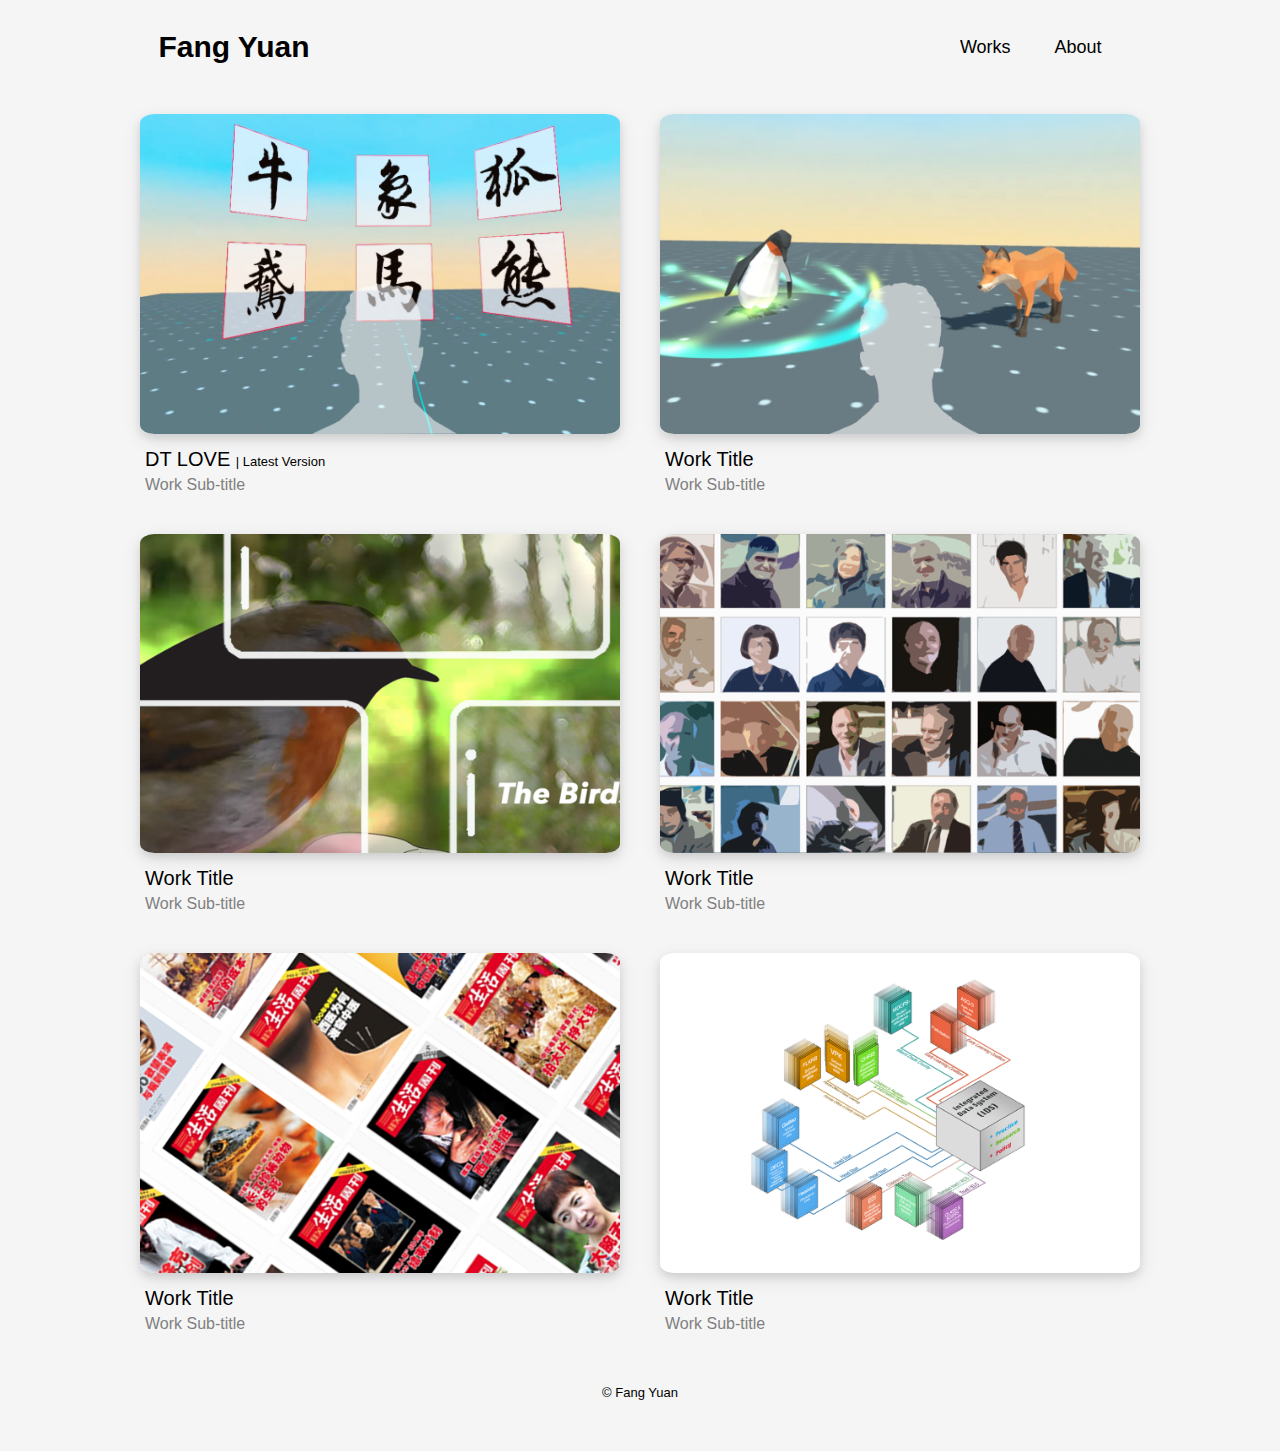
==== index.html @ 93f34118 "try to collapse content in doc-page" ====
<!DOCTYPE html>
<html lang="en">
  <head>
    <meta charset="UTF-8" />
    <meta name="viewport" content="width=device-width, initial-scale=1.0" />
    <link rel="stylesheet" href="main.css" />
    <link rel="icon" type="image/x-icon" href="favicon.ico" />
    <title>Fang Yuan</title>
  </head>
  <style></style>
  <body>
    <!-- navigation -->
    <main>
      <div class="header-bar container">
        <div class="header-bar item left">
          <a href="/">Fang Yuan</a>
        </div>
        <div class="header-bar item right">
          <ul class="menu align-right">
            <li><a href="/">Works</a></li>
            <li><a href="/">About</a></li>
          </ul>
        </div>
      </div>
      <!-- works -->
      <div class="works container">
        <div class="works item">
          <a
            href="https://yuanfang313.github.io/new-portfolio-website/01_dtlove_2/index_s.html"
            ><img
              class="coverImage"
              src="01_dtlove_2/assets/00_dtlove_2.png"
              alt=""
          /></a>
          <div class="work-title-container">
            <p class="work-title">
              DT LOVE <span class="work-title small"> | Latest Version</span>
            </p>
            <p class="work-subTitle">Work Sub-title</p>
          </div>
        </div>
        <div class="works item">
          <a href=""
            ><img class="coverImage" src="02_dtlove_1/00_dtlove_1.png" alt=""
          /></a>
          <div class="work-title-container">
            <p class="work-title">Work Title</p>
            <p class="work-subTitle">Work Sub-title</p>
          </div>
        </div>
        <div class="works item">
          <a href=""
            ><img class="coverImage" src="03_birds/00_birds.png" alt=""
          /></a>
          <div class="work-title-container">
            <p class="work-title">Work Title</p>
            <p class="work-subTitle">Work Sub-title</p>
          </div>
        </div>
        <div class="works item">
          <a href=""
            ><img class="coverImage" src="04_pritzker/00_pritzker.png" alt=""
          /></a>
          <div class="work-title-container">
            <p class="work-title">Work Title</p>
            <p class="work-subTitle">Work Sub-title</p>
          </div>
        </div>
        <div class="works item">
          <a href=""
            ><img class="coverImage" src="05_sanlian/00_sanlian.png" alt=""
          /></a>
          <div class="work-title-container">
            <p class="work-title">Work Title</p>
            <p class="work-subTitle">Work Sub-title</p>
          </div>
        </div>
        <div class="works item">
          <a href=""
            ><img
              class="coverImage"
              src="06_graphic-archive/00_graphic-archive.png"
              alt=""
          /></a>
          <div class="work-title-container">
            <p class="work-title">Work Title</p>
            <p class="work-subTitle">Work Sub-title</p>
          </div>
        </div>
      </div>
      <!-- copyright -->
      <div class="copyright container">
        <div class="copyright item">
          <a href="/">© Fang Yuan</a>
        </div>
      </div>
    </main>
  </body>
</html>
---- main.css ----
/* ----layout---- */
* {
  box-sizing: border-box;
}
body {
  margin: 0px;
  padding: 0px;
  background-color: rgb(245, 245, 245);
}
/* main {
  padding-right: 3%;
  padding-left: 3%;
} */
ul {
  padding: 0px;
  margin: 0px;
}

.container {
  display: flex;
  flex-direction: row;
  max-width: 65rem;
  margin: 0 auto;
}
.item {
  flex-grow: 1;
}

/* layout_header */
.header-bar.container {
  padding-left: 3%;
  padding-right: 3%;
}
.header-bar {
  width: 100%;
}
.header-bar.item.left {
  padding: 30px 0px 30px 0px;
}
.header-bar.item.right {
  display: flex;
  list-style: none;
  justify-content: end;
  align-items: center;
}
.menu.align-right li {
  display: inline;
  padding: 0 20px 0 20px;
}

/* layout_works */
.works.container {
  display: flex;
  flex-wrap: wrap;
  max-width: 65rem;
}

.works.item {
  width: 50%;
  min-width: 20rem;
  padding: 20px;
  transition: 1 ease-in-out;
}

.works.item img {
  width: 100%;
}
.works.item:hover img {
  transform: scale(1.005);
}

/* layout_copyright */
.copyright.container {
  padding-left: 20px;
  padding-right: 20px;
  text-align: center;
}
.copyright.item {
  padding-top: 30px;
  padding-bottom: 50px;
}

.works-header.wrap {
  padding-left: 20px;
  padding-right: 20px;
  max-width: 75rem;
}

/* ----style---- */
a {
  color: black;
}

a:hover {
  color: grey;
}
/* style_header */
.header-bar.item.left a {
  font-size: 30px;
  font-weight: 700;
  font-family: "Segoe UI", Tahoma, Geneva, Verdana, sans-serif;
  text-decoration: none;
}

.menu.align-right a {
  font-size: 18px;
  font-family: Arial, Helvetica, sans-serif;
  text-decoration: none;
}

@media (max-width: 800px) {
  .header-bar.container {
    padding-left: 5%;
    padding-right: 5%;
  }
}

/* style_works */
.works.item img {
  box-shadow: 0 4px 8px 0 rgba(0, 0, 0, 0.1), 0 6px 20px 0 rgba(0, 0, 0, 0.09);
  transition: box-shadow 0.3s;
}

.works.item img:hover {
  box-shadow: 0 7px 12px 0 rgba(0, 0, 0, 0.2), 0 10px 24px 0 rgba(0, 0, 0, 0.18);
}

.works.item img {
  border-radius: 3%;
}

.work-title-container {
  padding-left: 5px;
}
.work-title {
  margin-top: 10px;
  margin-bottom: 0px;
  font-family: Verdana, Geneva, Tahoma, sans-serif;
  font-size: 20px;
}
.work-title.small {
  font-size: 13px;
}
.work-subTitle {
  margin-top: 5px;
  margin-bottom: 0px;
  font-family: Verdana, Geneva, Tahoma, sans-serif;
  font-size: 16px;
  color: gray;
}

.copyright a {
  text-decoration: none;
  font-family: "Segoe UI", Tahoma, Geneva, Verdana, sans-serif;
  font-size: 13px;
}
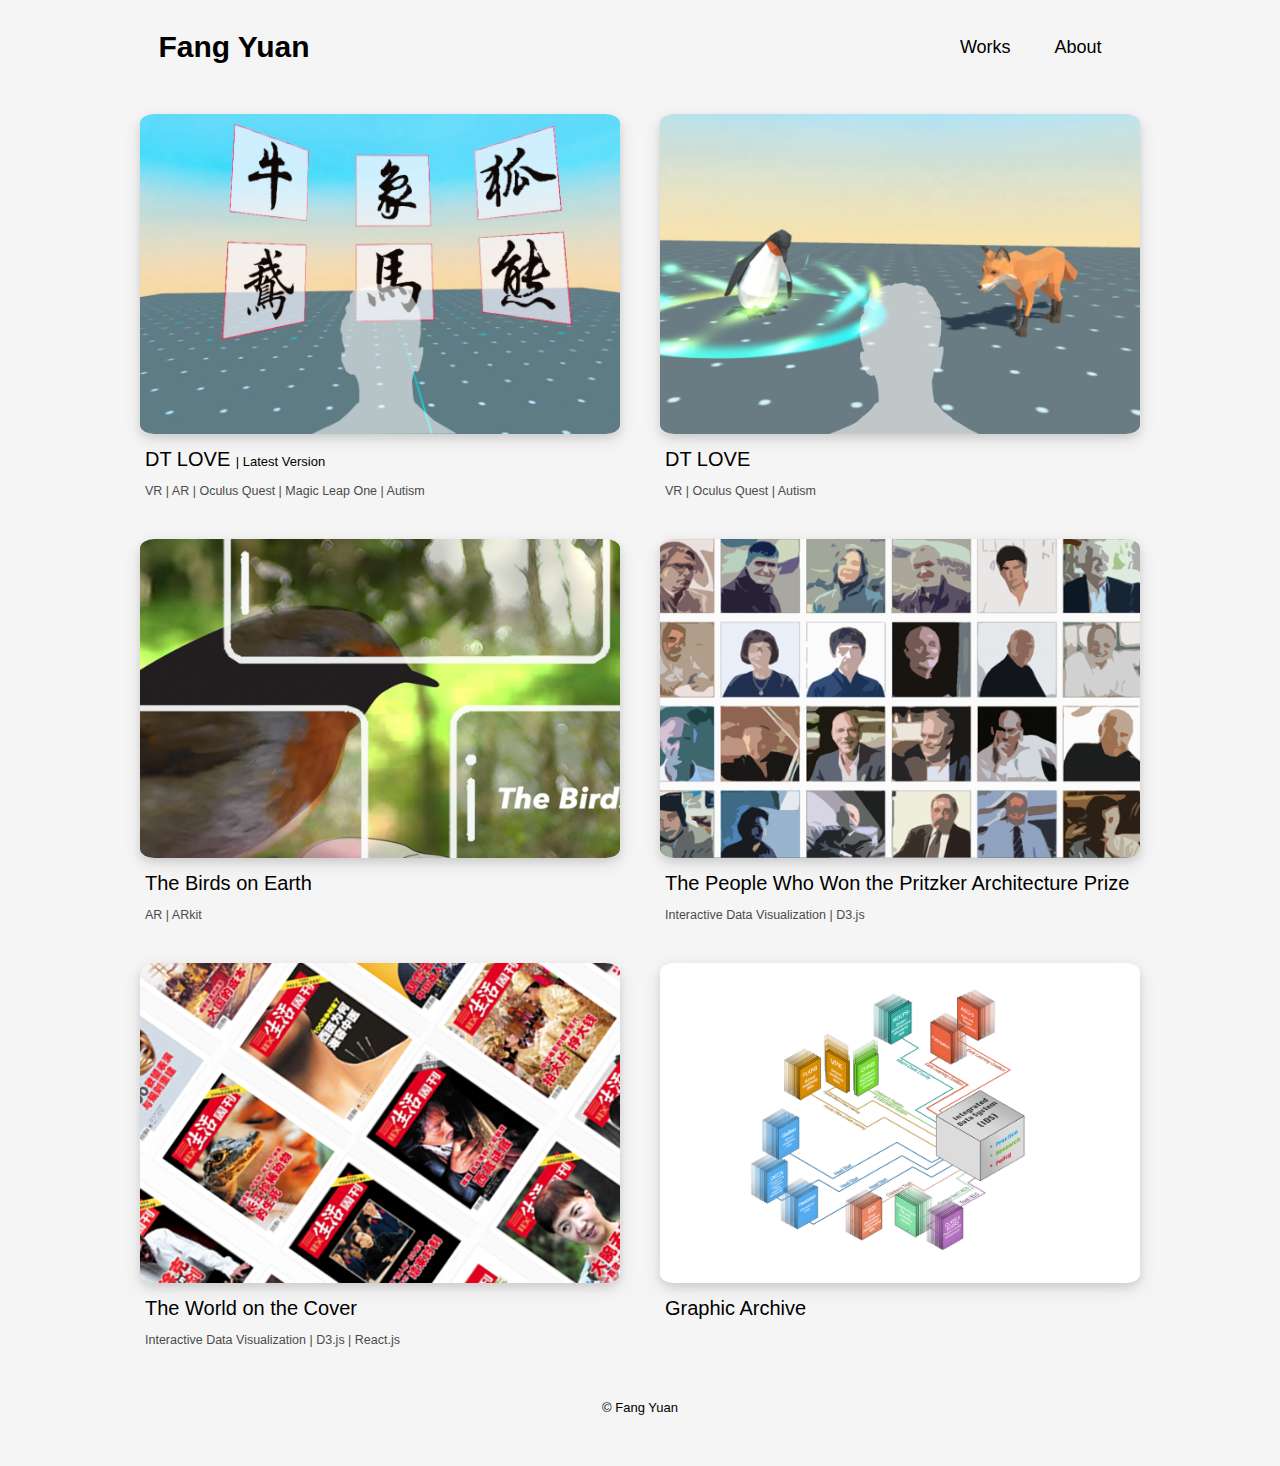
==== commit 9fce8204: "rearrange css & html" ====
--- a/index.html
+++ b/index.html
@@ -11,7 +11,7 @@
   <body>
     <!-- navigation -->
     <main>
-      <div class="header-bar container">
+      <div class="header-bar container" id="myHeader">
         <div class="header-bar item left">
           <a href="/">Fang Yuan</a>
         </div>
@@ -26,7 +26,7 @@
       <div class="works container">
         <div class="works item">
           <a
-            href="https://yuanfang313.github.io/new-portfolio-website/01_dtlove_2/index_s.html"
+            href="https://yuanfang313.github.io/new-portfolio-website/01_dtlove_2/"
             ><img
               class="coverImage"
               src="01_dtlove_2/assets/00_dtlove_2.png"
@@ -36,7 +36,9 @@
             <p class="work-title">
               DT LOVE <span class="work-title small"> | Latest Version</span>
             </p>
-            <p class="work-subTitle">Work Sub-title</p>
+            <p class="work-subTitle">
+              VR | AR | Oculus Quest | Magic Leap One | Autism
+            </p>
           </div>
         </div>
         <div class="works item">
@@ -44,8 +46,8 @@
             ><img class="coverImage" src="02_dtlove_1/00_dtlove_1.png" alt=""
           /></a>
           <div class="work-title-container">
-            <p class="work-title">Work Title</p>
-            <p class="work-subTitle">Work Sub-title</p>
+            <p class="work-title">DT LOVE</p>
+            <p class="work-subTitle">VR | Oculus Quest | Autism</p>
           </div>
         </div>
         <div class="works item">
@@ -53,8 +55,8 @@
             ><img class="coverImage" src="03_birds/00_birds.png" alt=""
           /></a>
           <div class="work-title-container">
-            <p class="work-title">Work Title</p>
-            <p class="work-subTitle">Work Sub-title</p>
+            <p class="work-title">The Birds on Earth</p>
+            <p class="work-subTitle">AR | ARkit</p>
           </div>
         </div>
         <div class="works item">
@@ -62,8 +64,10 @@
             ><img class="coverImage" src="04_pritzker/00_pritzker.png" alt=""
           /></a>
           <div class="work-title-container">
-            <p class="work-title">Work Title</p>
-            <p class="work-subTitle">Work Sub-title</p>
+            <p class="work-title">
+              The People Who Won the Pritzker Architecture Prize
+            </p>
+            <p class="work-subTitle">Interactive Data Visualization | D3.js</p>
           </div>
         </div>
         <div class="works item">
@@ -71,8 +75,10 @@
             ><img class="coverImage" src="05_sanlian/00_sanlian.png" alt=""
           /></a>
           <div class="work-title-container">
-            <p class="work-title">Work Title</p>
-            <p class="work-subTitle">Work Sub-title</p>
+            <p class="work-title">The World on the Cover</p>
+            <p class="work-subTitle">
+              Interactive Data Visualization | D3.js | React.js
+            </p>
           </div>
         </div>
         <div class="works item">
@@ -83,8 +89,8 @@
               alt=""
           /></a>
           <div class="work-title-container">
-            <p class="work-title">Work Title</p>
-            <p class="work-subTitle">Work Sub-title</p>
+            <p class="work-title">Graphic Archive</p>
+            <p class="work-subTitle"></p>
           </div>
         </div>
       </div>
@@ -95,5 +101,22 @@
         </div>
       </div>
     </main>
+
+    <script>
+      window.onscroll = function () {
+        myFunction();
+      };
+
+      var header = document.getElementById("myHeader");
+      var sticky = header.offsetTop;
+
+      function myFunction() {
+        if (window.pageYOffset > sticky) {
+          header.classList.add("sticky");
+        } else {
+          header.classList.remove("sticky");
+        }
+      }
+    </script>
   </body>
 </html>
--- a/main.css
+++ b/main.css
@@ -7,15 +7,10 @@
   padding: 0px;
   background-color: rgb(245, 245, 245);
 }
-/* main {
-  padding-right: 3%;
-  padding-left: 3%;
-} */
 ul {
   padding: 0px;
   margin: 0px;
 }
-
 .container {
   display: flex;
   flex-direction: row;
@@ -86,6 +81,16 @@
   max-width: 75rem;
 }
 
+.sticky {
+  position: fixed;
+  top: 0;
+  width: 100%;
+}
+
+.sticky + .works.container {
+  padding-top: 102px;
+}
+
 /* ----style---- */
 a {
   color: black;
@@ -134,7 +139,7 @@
 }
 .work-title {
   margin-top: 10px;
-  margin-bottom: 0px;
+  margin-bottom: 10px;
   font-family: Verdana, Geneva, Tahoma, sans-serif;
   font-size: 20px;
 }
@@ -142,11 +147,11 @@
   font-size: 13px;
 }
 .work-subTitle {
-  margin-top: 5px;
-  margin-bottom: 0px;
+  display: inline;
+  margin-bottom: 10px;
   font-family: Verdana, Geneva, Tahoma, sans-serif;
-  font-size: 16px;
-  color: gray;
+  font-size: 12.5px;
+  color: rgb(75, 75, 75);
 }
 
 .copyright a {
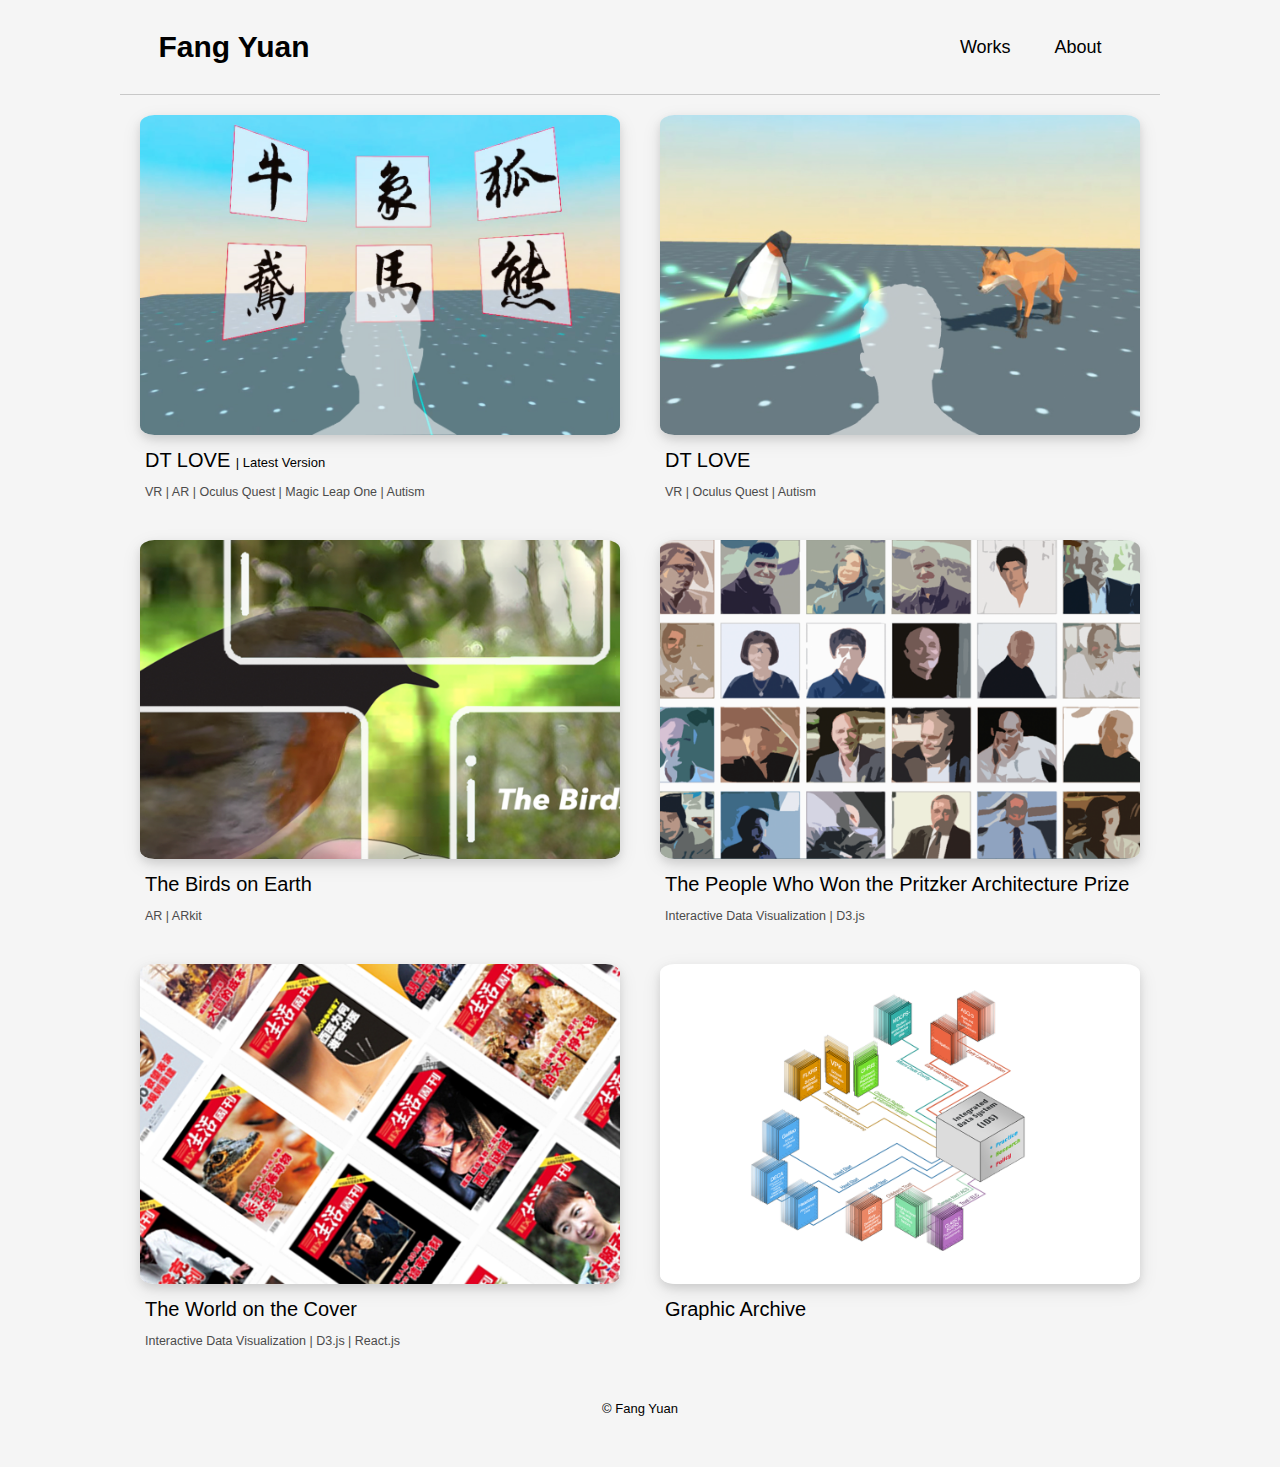
==== commit 57ff0ba1: "second doc-page building" ====
--- a/index.html
+++ b/index.html
@@ -42,7 +42,7 @@
           </div>
         </div>
         <div class="works item">
-          <a href=""
+          <a href="/02_dtlove_1/"
             ><img class="coverImage" src="02_dtlove_1/00_dtlove_1.png" alt=""
           /></a>
           <div class="work-title-container">
--- a/main.css
+++ b/main.css
@@ -25,6 +25,8 @@
 .header-bar.container {
   padding-left: 3%;
   padding-right: 3%;
+  background-color: rgb(245, 245, 245);
+  border-bottom: 0.5px solid rgb(200, 200, 200);
 }
 .header-bar {
   width: 100%;
@@ -49,14 +51,12 @@
   flex-wrap: wrap;
   max-width: 65rem;
 }
-
 .works.item {
   width: 50%;
   min-width: 20rem;
   padding: 20px;
   transition: 1 ease-in-out;
 }
-
 .works.item img {
   width: 100%;
 }
@@ -74,28 +74,22 @@
   padding-top: 30px;
   padding-bottom: 50px;
 }
-
 .works-header.wrap {
   padding-left: 20px;
   padding-right: 20px;
   max-width: 75rem;
 }
-
 .sticky {
   position: fixed;
-  top: 0;
-  width: 100%;
-}
-
-.sticky + .works.container {
-  padding-top: 102px;
+  top: 5%;
+  left: 50%;
+  transform: translate(-50%, -50%);
 }
 
 /* ----style---- */
 a {
   color: black;
 }
-
 a:hover {
   color: grey;
 }
@@ -106,7 +100,6 @@
   font-family: "Segoe UI", Tahoma, Geneva, Verdana, sans-serif;
   text-decoration: none;
 }
-
 .menu.align-right a {
   font-size: 18px;
   font-family: Arial, Helvetica, sans-serif;
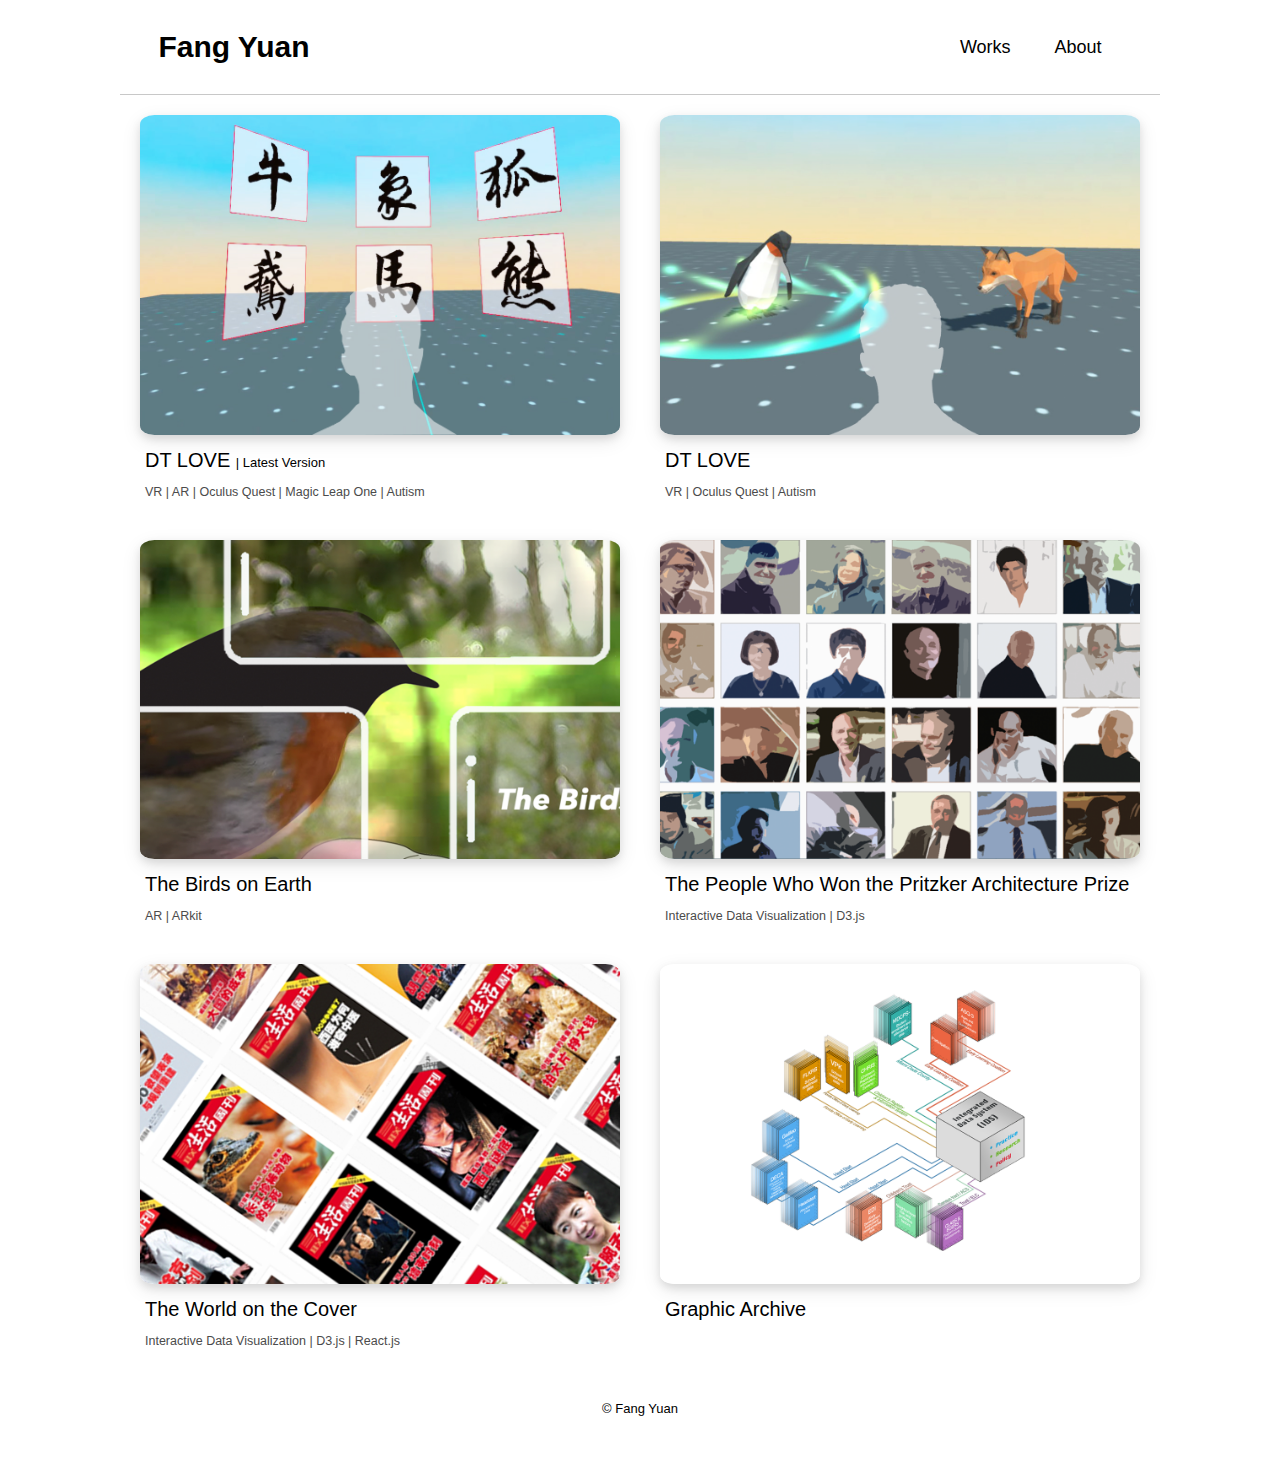
==== commit 2b420dfe: "dtlove_01 doc-page finished" ====
--- a/index.html
+++ b/index.html
@@ -25,8 +25,7 @@
       <!-- works -->
       <div class="works container">
         <div class="works item">
-          <a
-            href="https://yuanfang313.github.io/new-portfolio-website/01_dtlove_2/"
+          <a href="/01_dtlove_2/"
             ><img
               class="coverImage"
               src="01_dtlove_2/assets/00_dtlove_2.png"
@@ -43,7 +42,10 @@
         </div>
         <div class="works item">
           <a href="/02_dtlove_1/"
-            ><img class="coverImage" src="02_dtlove_1/00_dtlove_1.png" alt=""
+            ><img
+              class="coverImage"
+              src="02_dtlove_1/assets/00_dtlove_1.png"
+              alt=""
           /></a>
           <div class="work-title-container">
             <p class="work-title">DT LOVE</p>
--- a/main.css
+++ b/main.css
@@ -5,7 +5,7 @@
 body {
   margin: 0px;
   padding: 0px;
-  background-color: rgb(245, 245, 245);
+  background-color: rgb(255, 255, 255);
 }
 ul {
   padding: 0px;
@@ -25,8 +25,9 @@
 .header-bar.container {
   padding-left: 3%;
   padding-right: 3%;
-  background-color: rgb(245, 245, 245);
+  background-color: rgba(255, 255, 255, 0.75);
   border-bottom: 0.5px solid rgb(200, 200, 200);
+  z-index: 10;
 }
 .header-bar {
   width: 100%;
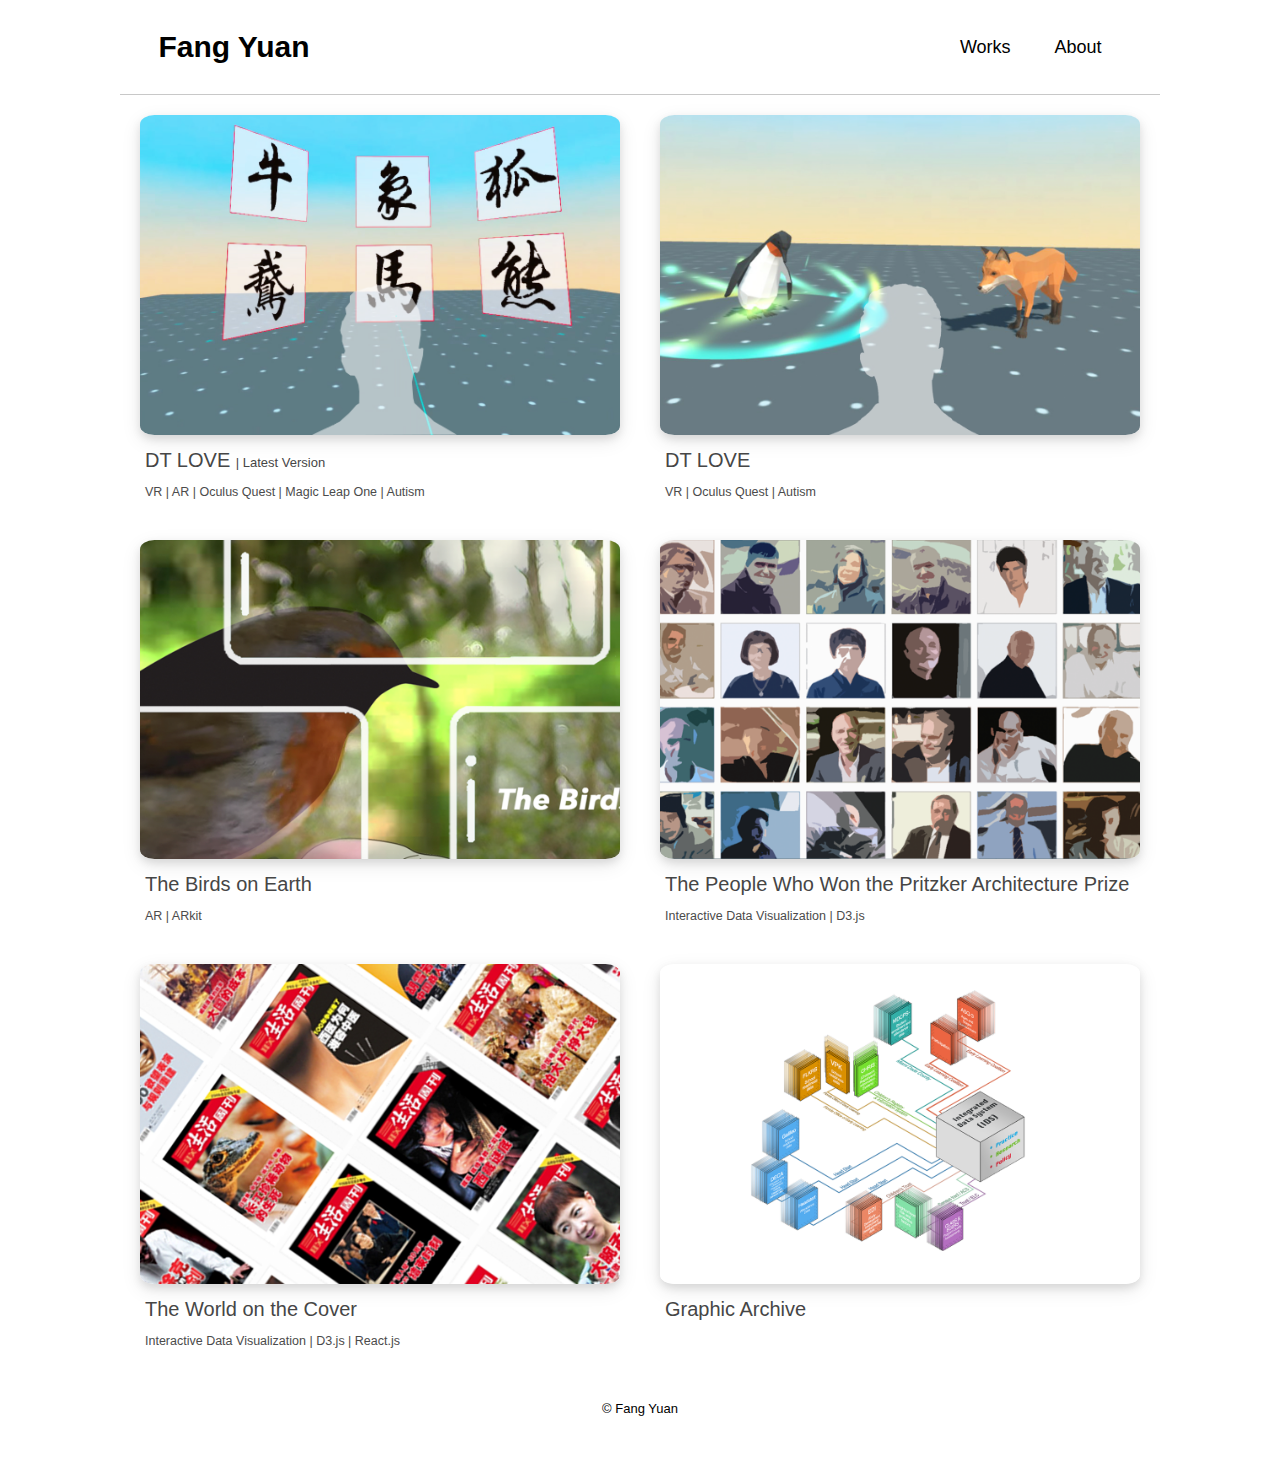
==== commit 85c68a29: "clean css" ====
--- a/index.html
+++ b/index.html
@@ -4,6 +4,7 @@
     <meta charset="UTF-8" />
     <meta name="viewport" content="width=device-width, initial-scale=1.0" />
     <link rel="stylesheet" href="main.css" />
+    <link rel="stylesheet" href="style.css" />
     <link rel="icon" type="image/x-icon" href="favicon.ico" />
     <title>Fang Yuan</title>
   </head>
@@ -25,7 +26,7 @@
       <!-- works -->
       <div class="works container">
         <div class="works item">
-          <a href="/01_dtlove_2/"
+          <a href="/01_dtlove_2/" class="projectLink"
             ><img
               class="coverImage"
               src="01_dtlove_2/assets/00_dtlove_2.png"
@@ -41,7 +42,7 @@
           </div>
         </div>
         <div class="works item">
-          <a href="/02_dtlove_1/"
+          <a href="/02_dtlove_1/" class="projectLink"
             ><img
               class="coverImage"
               src="02_dtlove_1/assets/00_dtlove_1.png"
@@ -53,8 +54,8 @@
           </div>
         </div>
         <div class="works item">
-          <a href=""
-            ><img class="coverImage" src="03_birds/00_birds.png" alt=""
+          <a href="/03_birds/" class="projectLink"
+            ><img class="coverImage" src="03_birds/assets/00_birds.png" alt=""
           /></a>
           <div class="work-title-container">
             <p class="work-title">The Birds on Earth</p>
@@ -62,8 +63,11 @@
           </div>
         </div>
         <div class="works item">
-          <a href=""
-            ><img class="coverImage" src="04_pritzker/00_pritzker.png" alt=""
+          <a href="/04_pritzker/" class="projectLink"
+            ><img
+              class="coverImage"
+              src="04_pritzker/assets/00_pritzker.png"
+              alt=""
           /></a>
           <div class="work-title-container">
             <p class="work-title">
@@ -73,8 +77,11 @@
           </div>
         </div>
         <div class="works item">
-          <a href=""
-            ><img class="coverImage" src="05_sanlian/00_sanlian.png" alt=""
+          <a href="/05_sanlian/" class="projectLink"
+            ><img
+              class="coverImage"
+              src="05_sanlian/assets/00_sanlian.png"
+              alt=""
           /></a>
           <div class="work-title-container">
             <p class="work-title">The World on the Cover</p>
@@ -84,7 +91,7 @@
           </div>
         </div>
         <div class="works item">
-          <a href=""
+          <a href="/06_graphic-archive/" class="projectLink"
             ><img
               class="coverImage"
               src="06_graphic-archive/00_graphic-archive.png"
@@ -103,22 +110,6 @@
         </div>
       </div>
     </main>
-
-    <script>
-      window.onscroll = function () {
-        myFunction();
-      };
-
-      var header = document.getElementById("myHeader");
-      var sticky = header.offsetTop;
-
-      function myFunction() {
-        if (window.pageYOffset > sticky) {
-          header.classList.add("sticky");
-        } else {
-          header.classList.remove("sticky");
-        }
-      }
-    </script>
+    <script src="index.js"></script>
   </body>
 </html>
--- a/main.css
+++ b/main.css
@@ -1,4 +1,3 @@
-/* ----layout---- */
 * {
   box-sizing: border-box;
 }
@@ -6,6 +5,18 @@
   margin: 0px;
   padding: 0px;
   background-color: rgb(255, 255, 255);
+}
+p {
+  margin: 0px;
+}
+hr {
+  margin-bottom: 20px;
+}
+a {
+  color: black;
+}
+a:hover {
+  color: grey;
 }
 ul {
   padding: 0px;
@@ -21,16 +32,14 @@
   flex-grow: 1;
 }
 
-/* layout_header */
+/* #region ---home & sub-page_[navigation]--- */
+.header-bar {
+  width: 100%;
+}
 .header-bar.container {
   padding-left: 3%;
   padding-right: 3%;
-  background-color: rgba(255, 255, 255, 0.75);
-  border-bottom: 0.5px solid rgb(200, 200, 200);
   z-index: 10;
-}
-.header-bar {
-  width: 100%;
 }
 .header-bar.item.left {
   padding: 30px 0px 30px 0px;
@@ -41,44 +50,20 @@
   justify-content: end;
   align-items: center;
 }
+.header-bar.item.left a {
+  font-size: 30px;
+  font-weight: 700;
+  font-family: "Segoe UI", Tahoma, Geneva, Verdana, sans-serif;
+  text-decoration: none;
+}
+.menu.align-right a {
+  font-size: 18px;
+  font-family: Arial, Helvetica, sans-serif;
+  text-decoration: none;
+}
 .menu.align-right li {
   display: inline;
   padding: 0 20px 0 20px;
-}
-
-/* layout_works */
-.works.container {
-  display: flex;
-  flex-wrap: wrap;
-  max-width: 65rem;
-}
-.works.item {
-  width: 50%;
-  min-width: 20rem;
-  padding: 20px;
-  transition: 1 ease-in-out;
-}
-.works.item img {
-  width: 100%;
-}
-.works.item:hover img {
-  transform: scale(1.005);
-}
-
-/* layout_copyright */
-.copyright.container {
-  padding-left: 20px;
-  padding-right: 20px;
-  text-align: center;
-}
-.copyright.item {
-  padding-top: 30px;
-  padding-bottom: 50px;
-}
-.works-header.wrap {
-  padding-left: 20px;
-  padding-right: 20px;
-  max-width: 75rem;
 }
 .sticky {
   position: fixed;
@@ -86,48 +71,26 @@
   left: 50%;
   transform: translate(-50%, -50%);
 }
-
-/* ----style---- */
-a {
-  color: black;
-}
-a:hover {
-  color: grey;
-}
-/* style_header */
-.header-bar.item.left a {
-  font-size: 30px;
-  font-weight: 700;
-  font-family: "Segoe UI", Tahoma, Geneva, Verdana, sans-serif;
-  text-decoration: none;
-}
-.menu.align-right a {
-  font-size: 18px;
-  font-family: Arial, Helvetica, sans-serif;
-  text-decoration: none;
-}
-
-@media (max-width: 800px) {
-  .header-bar.container {
-    padding-left: 5%;
-    padding-right: 5%;
-  }
-}
-
-/* style_works */
+/* #endregion */
+
+/* #region ---home_[works]--- */
+.works.container {
+  display: flex;
+  flex-wrap: wrap;
+  max-width: 65rem;
+}
+.works.item {
+  width: 50%;
+  min-width: 20rem;
+  padding: 20px;
+  transition: 1s ease-in-out;
+}
 .works.item img {
-  box-shadow: 0 4px 8px 0 rgba(0, 0, 0, 0.1), 0 6px 20px 0 rgba(0, 0, 0, 0.09);
-  transition: box-shadow 0.3s;
-}
-
-.works.item img:hover {
-  box-shadow: 0 7px 12px 0 rgba(0, 0, 0, 0.2), 0 10px 24px 0 rgba(0, 0, 0, 0.18);
-}
-
-.works.item img {
-  border-radius: 3%;
-}
-
+  width: 100%;
+}
+.works.item:hover img {
+  transform: scale(1.005);
+}
 .work-title-container {
   padding-left: 5px;
 }
@@ -147,9 +110,96 @@
   font-size: 12.5px;
   color: rgb(75, 75, 75);
 }
-
-.copyright a {
-  text-decoration: none;
-  font-family: "Segoe UI", Tahoma, Geneva, Verdana, sans-serif;
-  font-size: 13px;
-}
+/* #endregion  */
+
+/* #region ---sub-page_[works]--- */
+.all-content.container {
+  padding-top: 50px;
+}
+.grid-container {
+  display: grid;
+  grid-template-columns: 2fr 3fr;
+}
+.grid {
+  padding: 5%;
+  padding-top: 0px;
+}
+/* #endregion  */
+
+/* #region ---sub-page_[title grid]--- */
+.title.grid {
+  padding-left: 13%;
+}
+.title.grid ul {
+  list-style-type: none;
+}
+.long-intro.grid {
+  padding-right: 9%;
+}
+.main-content.grid {
+  grid-column: span 2;
+}
+
+.short-intro li {
+  margin-bottom: 10px;
+  margin-left: 6px;
+}
+/* #endregion  */
+
+/* ---sub-page_[long-intro & main-content grid]--- */
+/* #region ---text style--- */
+.text.no-border {
+  margin-top: 10px;
+}
+.text.green-left-border {
+  margin-top: 30px;
+  margin-bottom: 15px;
+  padding-left: 10px;
+}
+.text.red-left-border {
+  margin-bottom: 30px;
+  padding-left: 10px;
+}
+.text.orange-left-border {
+  margin-top: 20px;
+  padding-left: 10px;
+}
+.text.blue-left-border {
+  margin-left: 10px;
+  margin-top: 20px;
+  padding-left: 10px;
+}
+.section-list {
+  list-style: square;
+}
+.second.section-list {
+  list-style: circle;
+}
+/* #endregion  */
+/* #region ---copyright--- */
+.copyright.container {
+  padding-left: 20px;
+  padding-right: 20px;
+  text-align: center;
+}
+.copyright.item {
+  padding-top: 30px;
+  padding-bottom: 50px;
+}
+/* #endregion  */
+/* #region ---Sub-page--- */
+.works-header.wrap {
+  padding-left: 20px;
+  padding-right: 20px;
+  max-width: 75rem;
+}
+/* #endregion  */
+
+/* #region ---@media--- */
+@media (max-width: 800px) {
+  .header-bar.container {
+    padding-left: 5%;
+    padding-right: 5%;
+  }
+}
+/* #endregion  */
--- a/style.css
+++ b/style.css
@@ -0,0 +1,267 @@
+p {
+  color: rgb(70, 70, 70);
+  font-family: "Gill Sans", "Gill Sans MT", Calibri, "Trebuchet MS", sans-serif;
+}
+hr {
+  width: 90%;
+  border-top: 1px dashed rgb(170, 170, 170);
+}
+video {
+  height: 100%;
+}
+.container.two-column {
+  display: grid;
+  grid-template-columns: 1fr 1fr;
+  gap: 20px;
+  padding-bottom: 20px;
+}
+/* #region ---home & sub-page_[navigation]--- */
+.header-bar.container {
+  background-color: rgba(255, 255, 255, 0.75);
+  border-bottom: 0.5px solid rgb(200, 200, 200);
+}
+/* #endregion  */
+
+/* #region ---home_[works]--- */
+.works.item img {
+  border-radius: 3%;
+  box-shadow: 0 4px 8px 0 rgba(0, 0, 0, 0.1), 0 6px 20px 0 rgba(0, 0, 0, 0.09);
+  transition: box-shadow 0.3s;
+}
+.works.item img:hover {
+  box-shadow: 0 7px 12px 0 rgba(0, 0, 0, 0.2), 0 10px 24px 0 rgba(0, 0, 0, 0.18);
+}
+/* #endregion  */
+/* #region ---sub-page_[title grid]--- */
+.primary-title {
+  font-family: "Gill Sans", "Gill Sans MT", Calibri, "Trebuchet MS", sans-serif;
+  font-size: 35px;
+  font-weight: 600;
+  padding-left: 10px;
+  padding-bottom: 10px;
+}
+.sub-title {
+  padding-left: 10px;
+  font-size: 20px;
+  font-weight: 400;
+  line-height: 130%;
+}
+.short-intro {
+  border-left: 5px solid rgb(154, 208, 245);
+}
+
+.intro-type {
+  font-size: 16px;
+  font-family: "Gill Sans", "Gill Sans MT", Calibri, "Trebuchet MS", sans-serif;
+}
+.intro-type-detail {
+  display: inline;
+  color: gray;
+}
+/* #endregion  */
+
+/* ---sub-page_[long-intro & main-content grid]--- */
+/* #region ---text style--- */
+.text.no-border {
+  font-family: "Gill Sans", "Gill Sans MT", Calibri, "Trebuchet MS", sans-serif;
+  font-weight: 300;
+  font-size: 16px;
+  letter-spacing: 0.3px;
+  line-height: 130%;
+  color: black;
+}
+.text.green-left-border {
+  border-left: 17px solid rgb(179, 221, 91);
+  font-size: 23px;
+  font-weight: 600;
+}
+.text.red-left-border {
+  border-left: 5px solid rgb(255, 130, 130);
+  font-size: 18.5px;
+  font-weight: 500;
+  line-height: 130%;
+}
+.text.orange-left-border {
+  border-left: 10px solid rgb(253, 184, 39);
+  font-size: 17.5px;
+  font-weight: 500;
+}
+.text.blue-left-border {
+  border-left: 7px solid rgb(154, 208, 245);
+  font-size: 16px;
+  font-weight: 500;
+}
+.section-list {
+  margin-left: 5%;
+}
+.second.section-list {
+  margin-left: 3%;
+}
+/* #endregion  */
+
+/* ---sub-page_[long-intro & main-content grid]--- */
+/* #region ---image style---*/
+.docImage.grid-container.two {
+  display: grid;
+  grid-template-columns: 1fr 1fr;
+  gap: 20px;
+  margin-top: 20px;
+  padding-bottom: 20px;
+}
+.docImage.grid-container.three {
+  display: grid;
+  grid-template-columns: 1fr 1fr 1fr;
+  gap: 5px;
+  padding-bottom: 20px;
+}
+.docImage.grid-container.four {
+  display: grid;
+  grid-template-columns: 1fr 1fr 1fr 1fr;
+  gap: 20px;
+  margin-top: 20px;
+  padding-bottom: 20px;
+}
+.docImage {
+  margin-top: 3%;
+  margin-bottom: 3%;
+  width: 100%;
+}
+.docImage.grid {
+  margin: 0px;
+  padding: 0px;
+  box-shadow: 0 4px 8px 0 rgba(0, 0, 0, 0.1), 0 6px 20px 0 rgba(0, 0, 0, 0.09);
+}
+.image.narrow-container {
+  text-align: center;
+  padding-top: 20px;
+  padding-bottom: 20px;
+}
+.image.narrow-container img {
+  width: 75%;
+}
+/* #endregion  */
+
+/* ---sub-page_[long-intro & main-content grid]--- */
+/* #region ---video style---*/
+.video-container {
+  margin-top: 15px;
+  margin-bottom: 10%;
+  padding-top: 1%;
+  width: 100%;
+  height: 35rem;
+  background-color: black;
+  text-align: center;
+  overflow: hidden;
+}
+.video-container:hover {
+  cursor: pointer;
+}
+/* #endregion  */
+
+/* ---sub-page_[long-intro & main-content grid]--- */
+/* #region ---view-detailed-doc button--- */
+.btn.view-detailed-doc {
+  padding: 10px;
+  padding-left: 20px;
+  padding-right: 20px;
+  border-radius: 5px;
+  border: 0px solid black;
+  background-color: rgb(230, 230, 230);
+  cursor: pointer;
+  transition: 0.3s ease-in-out;
+}
+.btn.view-detailed-doc:hover {
+  background-color: rgb(191, 249, 149);
+  transform: translateX(1em);
+}
+.title.view-detailed-doc {
+  font-size: 20px;
+}
+/* #endregion  */
+
+/* #region ---copyright--- */
+.copyright a {
+  text-decoration: none;
+  font-family: "Segoe UI", Tahoma, Geneva, Verdana, sans-serif;
+  font-size: 13px;
+}
+/* #endregion */
+/* #region ---@media--- */
+@media (max-width: 950px) {
+  .header-bar.container {
+    padding-left: 5%;
+    padding-right: 5%;
+  }
+  .grid {
+    padding: 5%;
+  }
+  .title.grid {
+    padding: 5%;
+  }
+  .long-intro.grid {
+    padding: 5%;
+  }
+  .video-container {
+    width: 100%;
+    height: 27rem;
+    overflow: hidden;
+  }
+}
+@media (max-width: 800px) {
+  .header-bar.container {
+    padding-left: 2%;
+    padding-right: 2%;
+  }
+  .grid {
+    padding: 3%;
+  }
+  .grid-container {
+    grid-template-columns: repeat(auto-fill, 100%);
+  }
+  .title.grid {
+    padding: 3%;
+  }
+  .long-intro.grid {
+    padding: 3%;
+  }
+  .main-content.grid {
+    grid-column: span 1;
+  }
+  .section-list {
+    margin-left: 6.5%;
+    list-style: square;
+  }
+  .second.section-list {
+    margin-left: 3%;
+    list-style: circle;
+  }
+  .container.two-column {
+    display: grid;
+    grid-template-columns: 1fr;
+    gap: 20px;
+  }
+  .docImage.grid-container.two {
+    display: grid;
+    grid-template-columns: 1fr;
+    gap: 20px;
+    margin-top: 20px;
+    padding-bottom: 20px;
+  }
+  .text.text.no-border {
+    padding-left: 1%;
+    padding-right: 1%;
+  }
+  .video-container {
+    width: 100%;
+    height: 22rem;
+    overflow: hidden;
+  }
+}
+@media (max-width: 650px) {
+  .video-container {
+    width: 100%;
+    height: 18rem;
+    overflow: hidden;
+  }
+}
+/* #endregion */
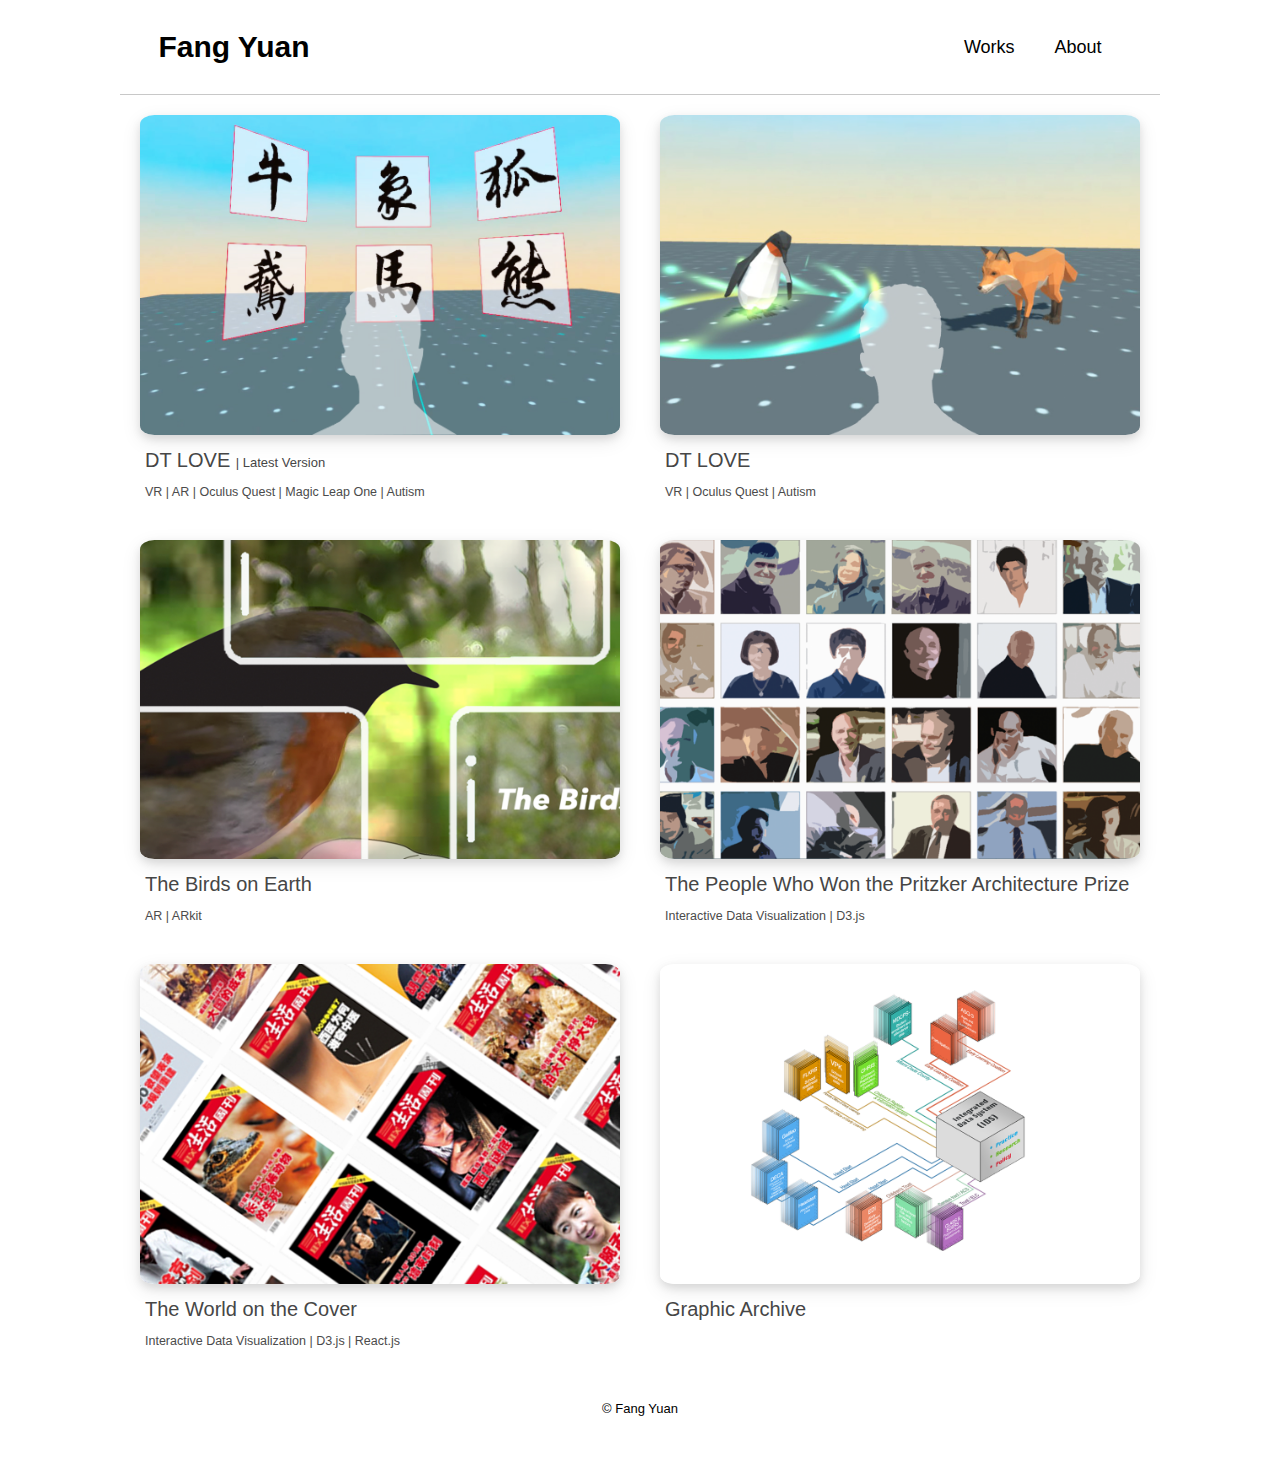
==== commit d5bc2cca: "new commit" ====
--- a/index.html
+++ b/index.html
@@ -13,15 +13,15 @@
     <!-- navigation -->
     <main>
       <div class="header-bar container" id="myHeader">
-        <div class="header-bar item left">
-          <a href="/">Fang Yuan</a>
+        <!-- <div class="header-bar item left">
+          <a href="/" class="projectLink">Fang Yuan</a>
         </div>
         <div class="header-bar item right">
           <ul class="menu align-right">
             <li><a href="/">Works</a></li>
             <li><a href="/">About</a></li>
           </ul>
-        </div>
+        </div> -->
       </div>
       <!-- works -->
       <div class="works container">
@@ -104,10 +104,10 @@
         </div>
       </div>
       <!-- copyright -->
-      <div class="copyright container">
-        <div class="copyright item">
+      <div class="copyright container" id="myCopyright">
+        <!-- <div class="copyright item">
           <a href="/">© Fang Yuan</a>
-        </div>
+        </div> -->
       </div>
     </main>
     <script src="index.js"></script>
